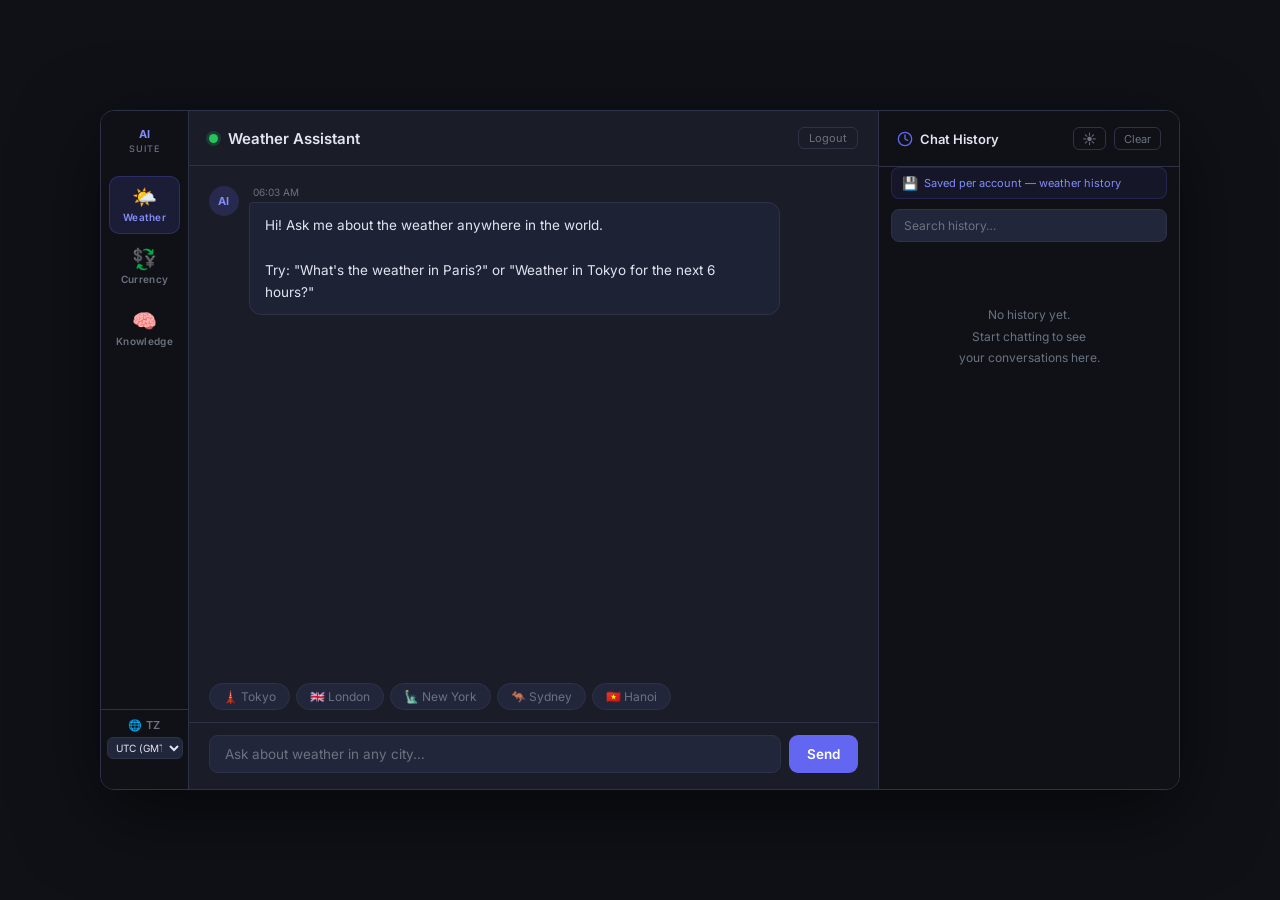
==== src/main/resources/static/index.html @ a79f708f "SpringBoot migration" ====
<!DOCTYPE html>
<html lang="en">

<head>
  <meta charset="UTF-8" />
  <meta name="viewport" content="width=device-width, initial-scale=1.0" />
  <title>Weather Assistant</title>
  <link rel="preconnect" href="https://fonts.googleapis.com" />
  <link href="https://fonts.googleapis.com/css2?family=Inter:wght@400;500;600;700&display=swap" rel="stylesheet" />
  <link rel="stylesheet" href="styles.css" />
</head>

<body>
  <div class="app">

    <!-- ── Left sidebar ─────────────────────────────────────────────────── -->
    <div class="sidebar">
      <div class="sidebar-logo">AI<br><span>Suite</span></div>
      <nav class="sidebar-nav">
        <a class="sidebar-tab active" href="/" title="Weather">
          <span class="tab-icon">🌤️</span>
          <span class="tab-label">Weather</span>
        </a>
        <a class="sidebar-tab" href="/currency" title="Currency">
          <span class="tab-icon">💱</span>
          <span class="tab-label">Currency</span>
        </a>
        <a class="sidebar-tab" href="/knowledge" title="Knowledge">
          <span class="tab-icon">🧠</span>
          <span class="tab-label">Knowledge</span>
        </a>
      </nav>
      <!-- Timezone selector pinned to bottom of sidebar -->
      <div class="sidebar-tz">
        <div class="tz-label">🌐 TZ</div>
        <select id="tz-select" class="tz-select" onchange="onTzChange(this.value)">
          <option value="">Loading…</option>
        </select>
      </div>
    </div>

    <!-- ── Chat panel ────────────────────────────────────────────────────── -->
    <div class="chat-panel">
      <div class="chat-header">
        <div class="status-dot"></div>
        <h1>Weather Assistant</h1>
        <small id="username-display" style="margin-left:auto;margin-right:8px"></small>
        <button onclick="doLogout()" class="logout-btn">Logout</button>
      </div>

      <div id="log"></div>

      <div class="chips">
        <span class="chip" onclick="quickSend('What is the weather in Tokyo?')">🗼 Tokyo</span>
        <span class="chip" onclick="quickSend('How is the weather in London right now?')">🇬🇧 London</span>
        <span class="chip" onclick="quickSend('Weather in New York for the next 9 hours')">🗽 New York</span>
        <span class="chip" onclick="quickSend('Weather in Sydney')">🦘 Sydney</span>
        <span class="chip" onclick="quickSend('What is the weather in Hanoi for the next 6 hours?')">🇻🇳 Hanoi</span>
      </div>

      <div class="input-row">
        <input id="input" type="text" placeholder="Ask about weather in any city…" autocomplete="off"
          onkeydown="if(event.key==='Enter') send()" />
        <button id="btn" onclick="send()">Send</button>
      </div>
    </div>

    <!-- ── History panel ─────────────────────────────────────────────────── -->
    <div class="history-panel">
      <div class="history-header">
        <h2>Chat History</h2>
        <div style="display:flex;gap:8px;">
          <button id="theme-btn" onclick="toggleTheme()" title="Toggle theme">☀️</button>
          <button id="clear-btn" onclick="clearHistory()">Clear</button>
        </div>
      </div>
      <div class="persist-badge">Saved per account — weather history</div>
      <div class="hist-search-wrap">
        <input type="text" id="hist-search" class="hist-search" placeholder="Search history…"
          oninput="renderHistory(this.value)" />
      </div>
      <div id="history-list"></div>
    </div>

  </div>

  <script>
    const PAGE = 'weather';
    const THEME_KEY = 'app_theme';
    const TZ_KEY = 'app_timezone';

    const log = document.getElementById('log');
    const input = document.getElementById('input');
    const btn = document.getElementById('btn');
    const historyList = document.getElementById('history-list');
    const themeBtn = document.getElementById('theme-btn');
    const tzSelect = document.getElementById('tz-select');

    // ── Timezone state (set during boot from server) ─────────────────────────────
    let currentTz = localStorage.getItem(TZ_KEY) || 'UTC';

    // ── Unified time formatters — ALL times on the page go through these ─────────
    function toTZ(utcStr) {
      // Handles both "2026-07-15 11:43:23" (SQLite) and "2026-07-15 14:00:00" (OWM)
      const date = new Date(utcStr.replace(' ', 'T') + 'Z');
      return date.toLocaleTimeString([], {
        hour: '2-digit', minute: '2-digit', timeZone: currentTz
      });
    }

    function toTZFull(utcStr) {
      const date = new Date(utcStr.replace(' ', 'T') + 'Z');
      return date.toLocaleString([], {
        month: 'short', day: 'numeric',
        hour: '2-digit', minute: '2-digit',
        timeZone: currentTz
      });
    }

    // For the current moment (chat bubble timestamps)
    function nowInTZ() {
      return new Date().toLocaleTimeString([], {
        hour: '2-digit', minute: '2-digit', timeZone: currentTz
      });
    }

    function escHtml(s) {
      return s.replace(/&/g, '&amp;').replace(/</g, '&lt;').replace(/>/g, '&gt;');
    }

    function getWeatherEmoji(desc) {
      const d = desc.toLowerCase();
      if (d.includes('thunderstorm')) return '⛈️';
      if (d.includes('drizzle') || d.includes('rain')) return '🌧️';
      if (d.includes('snow')) return '❄️';
      if (d.includes('clear')) return '☀️';
      if (d.includes('few') || d.includes('scattered')) return '🌤️';
      if (d.includes('clouds')) return '☁️';
      if (d.includes('mist') || d.includes('haze') || d.includes('fog')) return '🌫️';
      return '🌡️';
    }

    // ── Timezone dropdown ────────────────────────────────────────────────────────

    // Returns a string like "UTC+7:00" or "UTC-5:00" for a given IANA timezone
    function utcOffsetLabel(tz) {
      try {
        const parts = new Intl.DateTimeFormat('en', {
          timeZone: tz, timeZoneName: 'shortOffset'
        }).formatToParts(new Date());
        const offset = parts.find(p => p.type === 'timeZoneName')?.value || 'UTC';
        return offset; // e.g. "GMT+7", "GMT-5", "GMT"
      } catch { return 'UTC'; }
    }

    function buildOptions(list) {
      tzSelect.innerHTML = list.map(tz => {
        const offset = utcOffsetLabel(tz);
        const label = tz.replace(/_/g, ' ');
        return `<option value="${tz}" ${tz === currentTz ? 'selected' : ''}>${label} (${offset})</option>`;
      }).join('');
    }

    async function loadTimezones() {
      try {
        const res = await fetch('https://worldtimeapi.org/api/timezone');
        const list = await res.json();
        buildOptions(list);
      } catch {
        const fallback = [
          'UTC', 'America/New_York', 'America/Chicago', 'America/Denver', 'America/Los_Angeles',
          'America/Sao_Paulo', 'Europe/London', 'Europe/Paris', 'Europe/Berlin', 'Europe/Moscow',
          'Africa/Cairo', 'Asia/Dubai', 'Asia/Kolkata', 'Asia/Bangkok', 'Asia/Ho_Chi_Minh',
          'Asia/Shanghai', 'Asia/Tokyo', 'Asia/Seoul', 'Australia/Sydney', 'Pacific/Auckland'
        ];
        buildOptions(fallback);
      }
    }

    async function onTzChange(tz) {
      currentTz = tz;
      localStorage.setItem(TZ_KEY, tz);
      // Persist to server so it syncs across devices
      try {
        await fetch('/user/settings', {
          method: 'PATCH',
          headers: { 'Content-Type': 'application/json' },
          body: JSON.stringify({ timezone: tz })
        });
      } catch { }
      // Re-render history so all timestamps update immediately
      renderHistory(document.getElementById('hist-search').value);
    }

    // ── Chat rendering ───────────────────────────────────────────────────────────
    function addMsg(role, html, utcStr) {
      const outer = document.createElement('div');
      outer.className = 'msg ' + role;
      // If utcStr provided (replaying history), convert it; else use current moment
      const timeLabel = utcStr ? toTZFull(utcStr) : nowInTZ();
      outer.innerHTML = `
        <div class="avatar">${role === 'user' ? 'You' : 'AI'}</div>
        <div class="bubble-wrap">
          <span class="ts">${timeLabel}</span>
          <div class="bubble">${html}</div>
        </div>`;
      log.appendChild(outer);
      log.scrollTop = log.scrollHeight;
    }

    function typingBubble() {
      const outer = document.createElement('div');
      outer.className = 'msg bot';
      outer.id = 'typing-indicator';
      outer.innerHTML = `
        <div class="avatar">AI</div>
        <div class="bubble-wrap">
          <span class="ts">${nowInTZ()}</span>
          <div class="bubble"><div class="typing-dots"><span></span><span></span><span></span></div></div>
        </div>`;
      log.appendChild(outer);
      log.scrollTop = log.scrollHeight;
      return outer;
    }

    function buildBotHtml(replyText, wd) {
      let weatherHtml = '';
      if (wd) {
        if (wd.forecast) {
          const items = wd.forecast.map(f => `
            <div class="wc-forecast-item">
              <div class="wc-forecast-time">${toTZ(f.time)}</div>
              <div style="font-size:24px;margin:4px 0">${getWeatherEmoji(f.description)}</div>
              <div class="wc-forecast-temp">${Math.round(f.tempCelsius)}°</div>
              <div class="wc-forecast-desc" title="${f.description}">${f.description}</div>
            </div>`).join('');
          weatherHtml = `
            <div class="weather-card">
              <div class="wc-header"><div class="wc-city">${wd.city} Forecast</div></div>
              <div class="wc-forecast">${items}</div>
            </div>`;
        } else {
          weatherHtml = `
            <div class="weather-card">
              <div class="wc-header">
                <div class="wc-city">${wd.city}</div>
                <div class="wc-desc">${wd.description}</div>
              </div>
              <div class="wc-main" style="display:flex;justify-content:space-between;align-items:center;margin:8px 0">
                <div class="wc-temp">${Math.round(wd.tempCelsius)}°C</div>
                <div style="font-size:44px;line-height:1">${getWeatherEmoji(wd.description)}</div>
              </div>
              <div class="wc-details">
                <span>💧 ${wd.humidity}%</span>
                <span>💨 ${wd.windSpeed} m/s</span>
                <span>Feels like ${Math.round(wd.feelsLike)}°C</span>
              </div>
            </div>`;
        }
      }
      return weatherHtml + `<div>${escHtml(replyText)}</div>`;
    }

    // ── Server-side history ──────────────────────────────────────────────────────
    async function loadHistory() {
      try {
        const res = await fetch('/history?page=' + PAGE);
        if (!res.ok) return [];
        return await res.json();
      } catch { return []; }
    }

    async function addToHistory(question, answer, weatherData = null) {
      try {
        await fetch('/history', {
          method: 'POST',
          headers: { 'Content-Type': 'application/json' },
          body: JSON.stringify({ page: PAGE, question, answer, extra: weatherData })
        });
        renderHistory(document.getElementById('hist-search').value);
      } catch { }
    }

    async function deleteHistoryItem(id) {
      try {
        await fetch('/history?id=' + id, { method: 'DELETE' });
        renderHistory(document.getElementById('hist-search').value);
      } catch { }
    }

    async function clearHistory() {
      if (!confirm('Clear all weather chat history?')) return;
      try {
        await fetch('/history?page=' + PAGE, { method: 'DELETE' });
        document.getElementById('hist-search').value = '';
        renderHistory();
      } catch { }
    }

    async function renderHistory(query = '') {
      let entries = await loadHistory();
      if (query) {
        const q = query.toLowerCase();
        entries = entries.filter(e =>
          e.question.toLowerCase().includes(q) || e.answer.toLowerCase().includes(q));
      }
      historyList.innerHTML = '';
      if (!entries.length) {
        historyList.innerHTML = query
          ? '<p class="hist-empty">No matches found.</p>'
          : '<p class="hist-empty">No history yet.<br>Start chatting to see<br>your conversations here.</p>';
        return;
      }
      [...entries].reverse().forEach(entry => {
        const item = document.createElement('div');
        item.className = 'hist-item';
        // Convert UTC timestamp from SQLite to the chosen timezone
        const displayTime = toTZFull(entry.time);
        item.innerHTML = `
          <div class="hist-time">
            <span>${displayTime}</span>
            <button class="hist-del" title="Delete">✖</button>
          </div>
          <div class="hist-q">${escHtml(entry.question)}</div>
          <div class="hist-a">${escHtml(entry.answer)}</div>`;
        item.querySelector('.hist-del').onclick = e => {
          e.stopPropagation();
          deleteHistoryItem(entry.id);
        };
        item.onclick = () => {
          addMsg('user', escHtml(entry.question), entry.time);
          addMsg('bot', buildBotHtml(entry.answer, entry.extra), entry.time);
        };
        historyList.appendChild(item);
      });
    }

    async function doLogout() {
      await fetch('/auth/logout', { method: 'POST' });
      window.location.href = '/login';
    }

    // ── Send ─────────────────────────────────────────────────────────────────────
    async function send() {
      const text = input.value.trim();
      if (!text) return;
      input.value = '';
      addMsg('user', escHtml(text));
      const indicator = typingBubble();
      btn.disabled = true;

      let rawText = '', weatherData = null;
      const t0 = Date.now();
      try {
        const res = await fetch('/chat', {
          method: 'POST', headers: { 'Content-Type': 'application/json' },
          body: JSON.stringify({ message: text })
        });
        const data = await res.json();
        rawText = data.reply || data.error || 'No response.';
        weatherData = data.weatherData || null;
      } catch { rawText = 'Could not reach the server.'; }

      const elapsed = Date.now() - t0;
      if (elapsed < 600) await new Promise(r => setTimeout(r, 600 - elapsed));

      indicator.remove();
      addMsg('bot', buildBotHtml(rawText, weatherData));
      addToHistory(text, rawText, weatherData);
      btn.disabled = false;
      input.focus();
    }

    function quickSend(text) { input.value = text; send(); }

    // ── Theme ────────────────────────────────────────────────────────────────────
    function initTheme() {
      if (localStorage.getItem(THEME_KEY) === 'light') {
        document.body.classList.add('light-mode');
        themeBtn.textContent = '🌙';
      }
    }
    function toggleTheme() {
      const light = document.body.classList.toggle('light-mode');
      themeBtn.textContent = light ? '🌙' : '☀️';
      localStorage.setItem(THEME_KEY, light ? 'light' : 'dark');
    }

    // ── Boot ─────────────────────────────────────────────────────────────────────
    initTheme();
    (async () => {
      try {
        // 1. Verify session and get username
        const meRes = await fetch('/auth/me');
        const meData = await meRes.json();
        if (!meData.ok) { window.location.href = '/login'; return; }
        document.getElementById('username-display').textContent = '👤 ' + meData.username;

        // 2. Load saved timezone from server (overrides localStorage if different)
        const tzRes = await fetch('/user/settings');
        const tzData = await tzRes.json();
        if (tzData.ok && tzData.timezone) {
          currentTz = tzData.timezone;
          localStorage.setItem(TZ_KEY, currentTz);
        }
      } catch { }

      // 3. Populate timezone dropdown (uses currentTz to pre-select correct option)
      await loadTimezones();

      // 4. Load history and welcome message
      renderHistory();
      addMsg('bot', 'Hi! Ask me about the weather anywhere in the world.\n\nTry: "What\'s the weather in Paris?" or "Weather in Tokyo for the next 6 hours?"');
    })();
  </script>
</body>

</html>
---- src/main/resources/static/styles.css ----
*,
*::before,
*::after {
    box-sizing: border-box;
    margin: 0;
    padding: 0;
}

:root {
    --bg: #0f1117;
    --surface: #1a1d27;
    --surface2: #22263a;
    --border: #2e3248;
    --accent: #6366f1;
    --accent2: #818cf8;
    --text: #e2e4f0;
    --muted: #6b7280;
    --green: #22c55e;
    --user-bg: #4f46e5;
    --bot-bg: #1e2235;
    --radius: 14px;
    --btn-hover: #4f46e5;
    --user-border: rgba(99, 102, 241, .35);
    --avatar-bot-bg: rgba(99, 102, 241, .18);
    --avatar-bot-color: var(--accent2);
    --avatar-user-bg: rgba(79, 70, 229, .25);
    --avatar-user-color: #a5b4fc;
    --sidebar-w: 88px;
}

body.light-mode {
    --bg: #f8fafc;
    --surface: #ffffff;
    --surface2: #f1f5f9;
    --border: #e2e8f0;
    --accent: #4f46e5;
    --accent2: #6366f1;
    --text: #0f172a;
    --muted: #64748b;
    --green: #16a34a;
    --user-bg: #4f46e5;
    --bot-bg: #f8fafc;
    --btn-hover: #4338ca;
    --user-border: #4f46e5;
    --avatar-bot-bg: #e0e7ff;
    --avatar-bot-color: #4f46e5;
    --avatar-user-bg: #4f46e5;
    --avatar-user-color: #ffffff;
}

html,
body {
    height: 100%;
}

body {
    font-family: 'Inter', sans-serif;
    background: var(--bg);
    color: var(--text);
    display: flex;
    justify-content: center;
    align-items: center;
    min-height: 100vh;
    padding: 1rem;
}

/* ── App shell ──────────────────────────────────────────────────────────────── */
.app {
    display: grid;
    grid-template-columns: var(--sidebar-w) 1fr 300px;
    width: 100%;
    max-width: 1080px;
    height: 680px;
    border-radius: var(--radius);
    overflow: hidden;
    border: 1px solid var(--border);
    box-shadow: 0 24px 80px rgba(0, 0, 0, .55);
}

/* ── Sidebar ────────────────────────────────────────────────────────────────── */
.sidebar {
    display: flex;
    flex-direction: column;
    align-items: center;
    background: var(--bg);
    border-right: 1px solid var(--border);
    padding: 16px 0;
    gap: 8px;
}

.sidebar-logo {
    font-size: 11px;
    font-weight: 700;
    color: var(--accent2);
    text-align: center;
    letter-spacing: .5px;
    line-height: 1.3;
    margin-bottom: 12px;
    padding: 0 8px;
}

.sidebar-logo span {
    font-size: 9px;
    font-weight: 500;
    color: var(--muted);
    letter-spacing: 1px;
    text-transform: uppercase;
}

.sidebar-nav {
    display: flex;
    flex-direction: column;
    gap: 4px;
    width: 100%;
    padding: 0 8px;
}

.sidebar-tab {
    display: flex;
    flex-direction: column;
    align-items: center;
    gap: 4px;
    padding: 10px 4px;
    border-radius: 10px;
    text-decoration: none;
    color: var(--muted);
    transition: background .15s, color .15s;
    cursor: pointer;
    border: 1px solid transparent;
}

.sidebar-tab:hover {
    background: var(--surface2);
    color: var(--text);
}

.sidebar-tab.active {
    background: rgba(99, 102, 241, .15);
    color: var(--accent2);
    border-color: rgba(99, 102, 241, .25);
}

.tab-icon {
    font-size: 20px;
    line-height: 1;
}

.tab-label {
    font-size: 10px;
    font-weight: 600;
    letter-spacing: .3px;
}

/* ── Chat panel ─────────────────────────────────────────────────────────────── */
.chat-panel {
    display: flex;
    flex-direction: column;
    background: var(--surface);
    border-right: 1px solid var(--border);
    overflow: hidden;
    min-height: 0;
}

.chat-header {
    padding: 16px 20px;
    border-bottom: 1px solid var(--border);
    display: flex;
    align-items: center;
    gap: 10px;
    flex-shrink: 0;
}

.status-dot {
    width: 9px;
    height: 9px;
    border-radius: 50%;
    background: var(--green);
    box-shadow: 0 0 0 3px rgba(34, 197, 94, .18);
    animation: pulse 2s ease-in-out infinite;
    flex-shrink: 0;
}

@keyframes pulse {

    0%,
    100% {
        box-shadow: 0 0 0 3px rgba(34, 197, 94, .18);
    }

    50% {
        box-shadow: 0 0 0 6px rgba(34, 197, 94, .06);
    }
}

.chat-header h1 {
    font-size: 15px;
    font-weight: 600;
    color: var(--text);
}

.chat-header small {
    font-size: 11px;
    color: var(--muted);
    margin-left: auto;
    letter-spacing: .3px;
}

/* message log */
#log {
    flex: 1;
    overflow-y: auto;
    padding: 20px;
    display: flex;
    flex-direction: column;
    gap: 14px;
    scroll-behavior: smooth;
}

#log::-webkit-scrollbar {
    width: 5px;
}

#log::-webkit-scrollbar-track {
    background: transparent;
}

#log::-webkit-scrollbar-thumb {
    background: var(--border);
    border-radius: 99px;
}

.msg {
    display: flex;
    gap: 10px;
    align-items: flex-start;
    max-width: 88%;
    animation: fadeUp .25s ease both;
}

@keyframes fadeUp {
    from {
        opacity: 0;
        transform: translateY(8px);
    }

    to {
        opacity: 1;
        transform: translateY(0);
    }
}

.msg.user {
    align-self: flex-end;
    flex-direction: row-reverse;
}

.avatar {
    width: 30px;
    height: 30px;
    border-radius: 50%;
    flex-shrink: 0;
    display: flex;
    align-items: center;
    justify-content: center;
    font-size: 11px;
    font-weight: 700;
    letter-spacing: .3px;
}

.msg.bot .avatar {
    background: var(--avatar-bot-bg);
    color: var(--avatar-bot-color);
}

.msg.user .avatar {
    background: var(--avatar-user-bg);
    color: var(--avatar-user-color);
}

.bubble-wrap {
    display: flex;
    flex-direction: column;
    gap: 4px;
}

.msg.user .bubble-wrap {
    align-items: flex-end;
}

.ts {
    font-size: 10px;
    color: var(--muted);
    padding: 0 4px;
}

.bubble {
    padding: 11px 15px;
    border-radius: 4px 12px 12px 12px;
    font-size: 13.5px;
    line-height: 1.65;
    white-space: pre-wrap;
}

.msg.bot .bubble {
    background: var(--bot-bg);
    color: var(--text);
    border: 1px solid var(--border);
}

.msg.user .bubble {
    background: var(--user-bg);
    color: #fff;
    border-radius: 12px 4px 12px 12px;
    border: 1px solid var(--user-border);
}

.typing-dots span {
    display: inline-block;
    width: 6px;
    height: 6px;
    border-radius: 50%;
    background: var(--muted);
    margin: 0 2px;
    animation: bounce .9s ease-in-out infinite;
}

.typing-dots span:nth-child(2) {
    animation-delay: .15s;
}

.typing-dots span:nth-child(3) {
    animation-delay: .30s;
}

@keyframes bounce {

    0%,
    80%,
    100% {
        transform: translateY(0);
    }

    40% {
        transform: translateY(-6px);
    }
}

/* chips */
.chips {
    display: flex;
    flex-wrap: wrap;
    gap: 6px;
    padding: 0 20px 12px;
    flex-shrink: 0;
}

.chip {
    font-size: 12px;
    padding: 5px 13px;
    border-radius: 20px;
    border: 1px solid var(--border);
    background: var(--surface2);
    color: var(--muted);
    cursor: pointer;
    transition: all .15s;
}

.chip:hover {
    border-color: var(--accent);
    color: var(--accent2);
}

/* input row */
.input-row {
    display: flex;
    gap: 8px;
    padding: 12px 20px 16px;
    border-top: 1px solid var(--border);
    flex-shrink: 0;
}

.input-row input {
    flex: 1;
    padding: 10px 15px;
    font-size: 13.5px;
    font-family: inherit;
    border: 1px solid var(--border);
    border-radius: 9px;
    background: var(--surface2);
    color: var(--text);
    outline: none;
    transition: border-color .15s;
}

.input-row input::placeholder {
    color: var(--muted);
}

.input-row input:focus {
    border-color: var(--accent);
}

.input-row button {
    padding: 10px 18px;
    background: var(--accent);
    color: #fff;
    border: none;
    border-radius: 9px;
    font-size: 13.5px;
    font-weight: 600;
    font-family: inherit;
    cursor: pointer;
    transition: background .15s, transform .1s;
}

.input-row button:hover:not(:disabled) {
    background: var(--btn-hover);
    transform: translateY(-1px);
}

.input-row button:disabled {
    opacity: .45;
    cursor: default;
}

/* ── History panel ──────────────────────────────────────────────────────────── */
.history-panel {
    display: flex;
    flex-direction: column;
    background: var(--bg);
}

.history-header {
    padding: 16px 18px;
    border-bottom: 1px solid var(--border);
    display: flex;
    align-items: center;
    justify-content: space-between;
    flex-shrink: 0;
}

.history-header h2 {
    font-size: 13px;
    font-weight: 600;
    color: var(--text);
    display: flex;
    align-items: center;
    gap: 7px;
}

.history-header h2::before {
    content: '';
    display: inline-block;
    width: 16px;
    height: 16px;
    background: url("data:image/svg+xml,%3Csvg xmlns='http://www.w3.org/2000/svg' viewBox='0 0 24 24' fill='none' stroke='%236366f1' stroke-width='2' stroke-linecap='round' stroke-linejoin='round'%3E%3Ccircle cx='12' cy='12' r='10'/%3E%3Cpolyline points='12 6 12 12 16 14'/%3E%3C/svg%3E") center/contain no-repeat;
}

#clear-btn,
#theme-btn {
    font-size: 11px;
    color: var(--muted);
    background: none;
    border: 1px solid var(--border);
    border-radius: 6px;
    padding: 3px 9px;
    cursor: pointer;
    font-family: inherit;
    transition: all .15s;
    display: flex;
    align-items: center;
    justify-content: center;
}

#theme-btn {
    font-size: 14px;
    padding: 2px 8px;
}

#clear-btn:hover {
    color: #f87171;
    border-color: #f87171;
}

#theme-btn:hover {
    border-color: var(--accent);
    color: var(--text);
}

#history-list {
    flex: 1;
    overflow-y: auto;
    padding: 12px;
    display: flex;
    flex-direction: column;
    gap: 8px;
}

#history-list::-webkit-scrollbar {
    width: 4px;
}

#history-list::-webkit-scrollbar-track {
    background: transparent;
}

#history-list::-webkit-scrollbar-thumb {
    background: var(--border);
    border-radius: 99px;
}

.hist-item {
    background: var(--surface);
    border: 1px solid var(--border);
    border-radius: 10px;
    padding: 10px 12px;
    cursor: pointer;
    transition: border-color .15s, transform .1s;
}

.hist-item:hover {
    border-color: var(--accent);
    transform: translateX(2px);
}

.hist-time {
    font-size: 10px;
    color: var(--muted);
    margin-bottom: 4px;
    display: flex;
    align-items: center;
    gap: 5px;
}

.hist-del {
    margin-left: auto;
    background: none;
    border: none;
    color: var(--muted);
    font-size: 11px;
    cursor: pointer;
    opacity: 0;
    transition: opacity .15s, color .15s;
}

.hist-item:hover .hist-del {
    opacity: .6;
}

.hist-del:hover {
    color: #f87171 !important;
    opacity: 1 !important;
}

.hist-time::before {
    content: '';
    width: 6px;
    height: 6px;
    border-radius: 50%;
    background: var(--accent);
    flex-shrink: 0;
}

.hist-q {
    font-size: 12px;
    font-weight: 500;
    color: var(--text);
    margin-bottom: 3px;
    overflow: hidden;
    white-space: nowrap;
    text-overflow: ellipsis;
}

.hist-a {
    font-size: 11px;
    color: var(--muted);
    overflow: hidden;
    display: -webkit-box;
    -webkit-line-clamp: 2;
    -webkit-box-orient: vertical;
}

.hist-empty {
    text-align: center;
    color: var(--muted);
    font-size: 12px;
    margin-top: 40px;
    line-height: 1.8;
}

.persist-badge {
    margin: 0 12px 10px;
    background: rgba(99, 102, 241, .08);
    border: 1px solid rgba(99, 102, 241, .2);
    border-radius: 8px;
    padding: 7px 10px;
    font-size: 11px;
    color: var(--accent2);
    display: flex;
    align-items: center;
    gap: 6px;
    flex-shrink: 0;
}

.persist-badge::before {
    content: '💾';
    font-size: 13px;
}

.hist-search-wrap {
    padding: 0 12px 10px;
    flex-shrink: 0;
}

.hist-search {
    width: 100%;
    padding: 8px 12px;
    font-size: 12px;
    font-family: inherit;
    border: 1px solid var(--border);
    border-radius: 8px;
    background: var(--surface2);
    color: var(--text);
    outline: none;
    transition: border-color .15s;
}

.hist-search::placeholder {
    color: var(--muted);
}

.hist-search:focus {
    border-color: var(--accent);
}

/* ── Weather card ───────────────────────────────────────────────────────────── */
.weather-card {
    background: linear-gradient(135deg, var(--accent), var(--accent2));
    color: #fff;
    border-radius: 12px;
    padding: 16px;
    margin-bottom: 12px;
    box-shadow: 0 4px 15px rgba(0, 0, 0, .15);
    line-height: 1.2;
    width: 100%;
    min-width: 260px;
    max-width: 340px;
    display: flex;
    flex-direction: column;
    gap: 12px;
}

.wc-header {
    display: flex;
    justify-content: space-between;
    align-items: center;
}

.wc-city {
    font-weight: 700;
    font-size: 16px;
    letter-spacing: -.2px;
}

.wc-desc {
    font-size: 12px;
    text-transform: capitalize;
    opacity: .9;
}

.wc-temp {
    font-size: 36px;
    font-weight: 700;
    letter-spacing: -1px;
}

.wc-details {
    display: flex;
    flex-wrap: wrap;
    gap: 12px;
    font-size: 12px;
    opacity: .95;
    border-top: 1px solid rgba(255, 255, 255, .2);
    padding-top: 10px;
}

.wc-forecast {
    display: flex;
    gap: 8px;
    overflow-x: auto;
    padding-bottom: 6px;
}

.wc-forecast-item {
    background: rgba(255, 255, 255, .15);
    padding: 10px 6px;
    border-radius: 8px;
    min-width: 85px;
    height: 125px;
    flex-shrink: 0;
    display: flex;
    flex-direction: column;
    justify-content: space-between;
    align-items: center;
}

.wc-forecast-time {
    font-size: 10px;
    opacity: .9;
}

.wc-forecast-temp {
    font-weight: 600;
    font-size: 14px;
}

.wc-forecast-desc {
    font-size: 10px;
    opacity: .8;
    white-space: nowrap;
    overflow: hidden;
    text-overflow: ellipsis;
    max-width: 75px;
    text-align: center;
    width: 100%;
}

.wc-forecast::-webkit-scrollbar {
    height: 4px;
}

.wc-forecast::-webkit-scrollbar-track {
    background: rgba(0, 0, 0, .1);
    border-radius: 4px;
}

.wc-forecast::-webkit-scrollbar-thumb {
    background: rgba(255, 255, 255, .4);
    border-radius: 4px;
}

/* ── Sidebar timezone selector ──────────────────────────────────────────────── */
.sidebar-tz {
    margin-top: auto;
    padding: 8px 6px 14px;
    display: flex;
    flex-direction: column;
    align-items: center;
    gap: 5px;
    width: 100%;
    border-top: 1px solid var(--border);
}

.tz-label {
    font-size: 11px;
    font-weight: 600;
    color: var(--muted);
    letter-spacing: .3px;
    text-transform: uppercase;
}

/* Hidden native select — triggered programmatically when display is clicked */
.tz-select {
    width: 76px;
    font-size: 10px;
    font-family: inherit;
    background: var(--surface2);
    color: var(--text);
    border: 1px solid var(--border);
    border-radius: 6px;
    padding: 3px 4px;
    cursor: pointer;
    outline: none;
    transition: border-color .15s;
    -webkit-appearance: auto;
    appearance: auto;
}

.tz-select:hover,
.tz-select:focus {
    border-color: var(--accent);
}

/* ── Logout button ──────────────────────────────────────────────────────────── */
.logout-btn {
    font-size: 11px;
    padding: 3px 10px;
    border: 1px solid var(--border);
    border-radius: 6px;
    background: none;
    color: var(--muted);
    cursor: pointer;
    font-family: inherit;
    transition: color .15s, border-color .15s;
}

.logout-btn:hover {
    color: #f87171;
    border-color: #f87171;
}
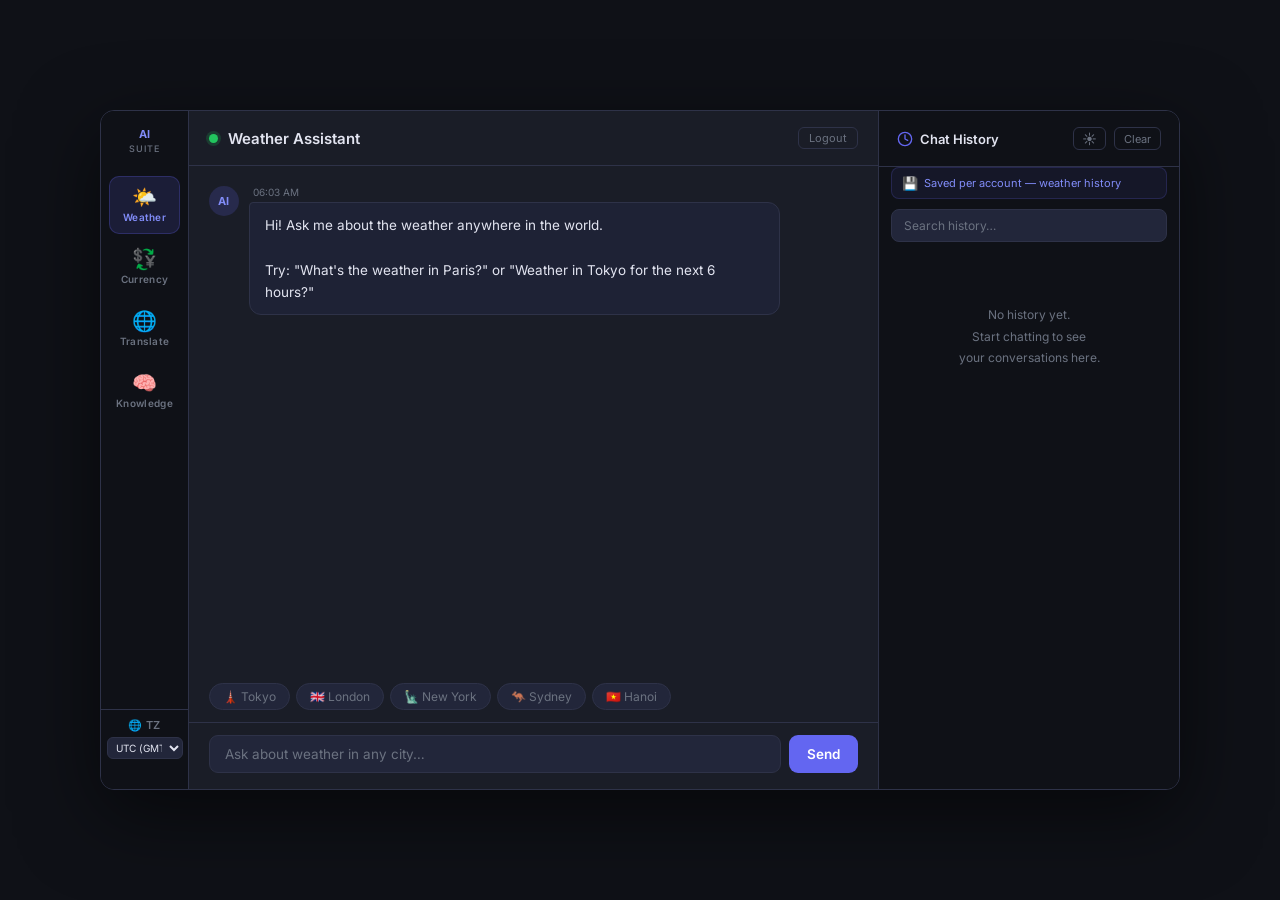
==== commit 2e9d11b7: "added translation agent" ====
--- a/src/main/resources/static/index.html
+++ b/src/main/resources/static/index.html
@@ -24,6 +24,10 @@
         <a class="sidebar-tab" href="/currency" title="Currency">
           <span class="tab-icon">💱</span>
           <span class="tab-label">Currency</span>
+        </a>
+        <a class="sidebar-tab" href="/translation" title="Translation">
+          <span class="tab-icon">🌐</span>
+          <span class="tab-label">Translate</span>
         </a>
         <a class="sidebar-tab" href="/knowledge" title="Knowledge">
           <span class="tab-icon">🧠</span>
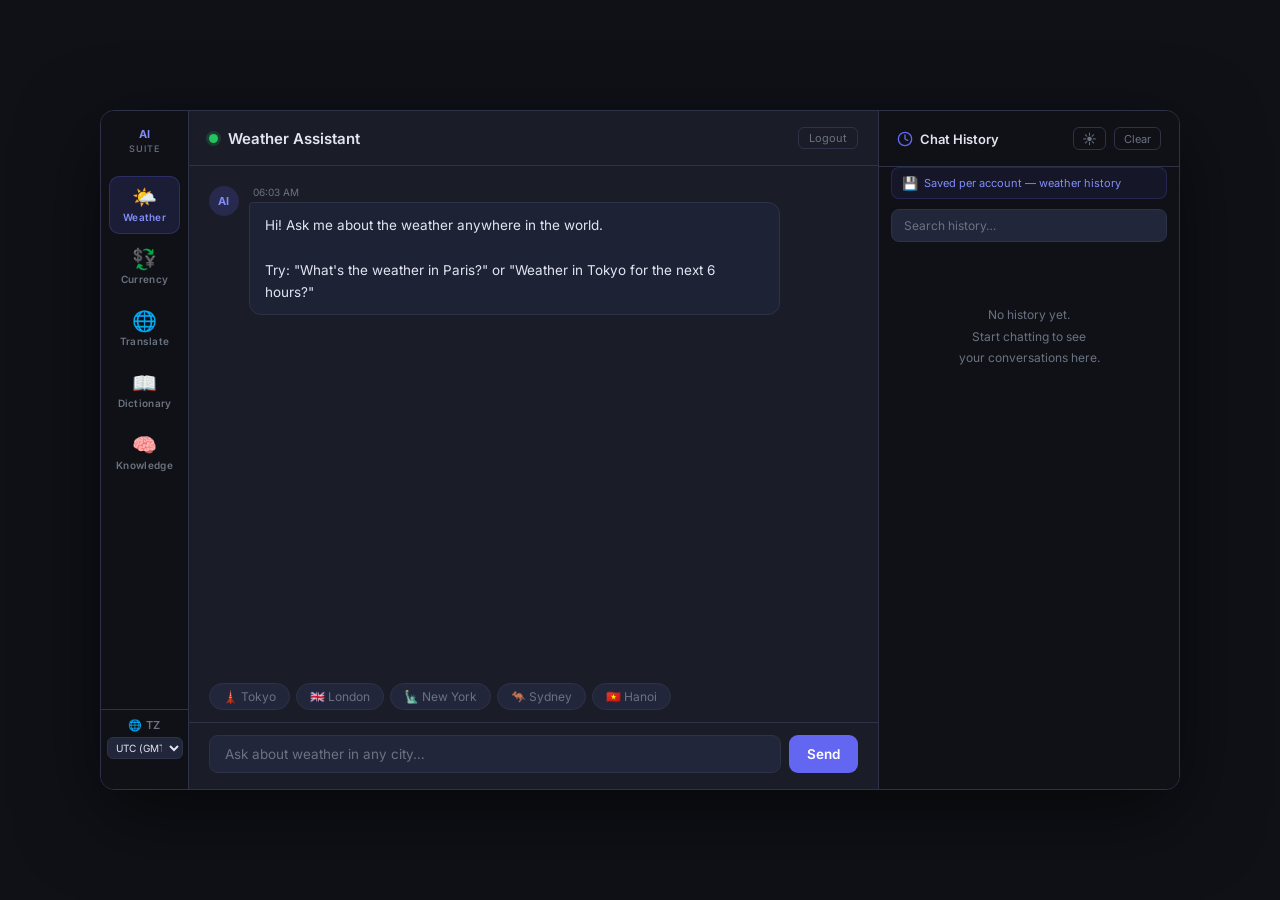
==== commit 3fcb0595: "added dictionary + migrated agent model" ====
--- a/src/main/resources/static/index.html
+++ b/src/main/resources/static/index.html
@@ -29,6 +29,10 @@
           <span class="tab-icon">🌐</span>
           <span class="tab-label">Translate</span>
         </a>
+        <a class="sidebar-tab" href="/dictionary" title="Dictionary">
+          <span class="tab-icon">📖</span>
+          <span class="tab-label">Dictionary</span>
+        </a>
         <a class="sidebar-tab" href="/knowledge" title="Knowledge">
           <span class="tab-icon">🧠</span>
           <span class="tab-label">Knowledge</span>
@@ -49,6 +53,7 @@
         <div class="status-dot"></div>
         <h1>Weather Assistant</h1>
         <small id="username-display" style="margin-left:auto;margin-right:8px"></small>
+        <small id="token-display" style="margin-right:8px;color:var(--muted);font-size:11px"></small>
         <button onclick="doLogout()" class="logout-btn">Logout</button>
       </div>
 
@@ -102,6 +107,7 @@
 
     // ── Timezone state (set during boot from server) ─────────────────────────────
     let currentTz = localStorage.getItem(TZ_KEY) || 'UTC';
+    let sessionTotalTokens = 0;
 
     // ── Unified time formatters — ALL times on the page go through these ─────────
     function toTZ(utcStr) {
@@ -130,6 +136,25 @@
 
     function escHtml(s) {
       return s.replace(/&/g, '&amp;').replace(/</g, '&lt;').replace(/>/g, '&gt;');
+    }
+
+    function updateTokenDisplay(usage) {
+      if (!usage) return;
+      const todayTotal = usage.todayTotal ?? 0;
+      const dailyLimit = usage.dailyLimit ?? 500000;
+      const display = document.getElementById('token-display');
+      display.textContent =
+        `↗ ${fmtTokens(usage.totalTokens)} this msg  |  ${fmtTokens(todayTotal)} / ${fmtTokens(dailyLimit)} today`;
+    }
+
+    function updateTokenDisplayFromTotal(todayTotal, dailyLimit) {
+      const display = document.getElementById('token-display');
+      if (display) display.textContent =
+        `${fmtTokens(todayTotal)} / ${fmtTokens(dailyLimit)} tokens used today`;
+    }
+
+    function fmtTokens(n) {
+      return Number(n).toLocaleString();
     }
 
     function getWeatherEmoji(desc) {
@@ -262,7 +287,8 @@
             </div>`;
         }
       }
-      return weatherHtml + `<div>${escHtml(replyText)}</div>`;
+      return weatherHtml + `<div>${escHtml(replyText)}</div>`
+        + (arguments[2] ? `<div class="token-badge">↗ ${fmtTokens(arguments[2])} tokens</div>` : '');
     }
 
     // ── Server-side history ──────────────────────────────────────────────────────
@@ -353,7 +379,7 @@
       const indicator = typingBubble();
       btn.disabled = true;
 
-      let rawText = '', weatherData = null;
+      let rawText = '', weatherData = null, tokenUsage = null;
       const t0 = Date.now();
       try {
         const res = await fetch('/chat', {
@@ -363,13 +389,15 @@
         const data = await res.json();
         rawText = data.reply || data.error || 'No response.';
         weatherData = data.weatherData || null;
+        tokenUsage = data.tokenUsage || null;
       } catch { rawText = 'Could not reach the server.'; }
 
       const elapsed = Date.now() - t0;
       if (elapsed < 600) await new Promise(r => setTimeout(r, 600 - elapsed));
 
       indicator.remove();
-      addMsg('bot', buildBotHtml(rawText, weatherData));
+      addMsg('bot', buildBotHtml(rawText, weatherData, tokenUsage?.totalTokens));
+      updateTokenDisplay(tokenUsage);
       addToHistory(text, rawText, weatherData);
       btn.disabled = false;
       input.focus();
@@ -407,9 +435,14 @@
           currentTz = tzData.timezone;
           localStorage.setItem(TZ_KEY, currentTz);
         }
+
+        // 3. Load today's token usage
+        const tkRes = await fetch('/tokens');
+        const tkData = await tkRes.json();
+        updateTokenDisplayFromTotal(tkData.todayTotal, tkData.dailyLimit);
       } catch { }
 
-      // 3. Populate timezone dropdown (uses currentTz to pre-select correct option)
+      // 4. Populate timezone dropdown (uses currentTz to pre-select correct option)
       await loadTimezones();
 
       // 4. Load history and welcome message
--- a/src/main/resources/static/styles.css
+++ b/src/main/resources/static/styles.css
@@ -797,4 +797,13 @@
 .logout-btn:hover {
     color: #f87171;
     border-color: #f87171;
+}
+
+/* ── Token badge on bot messages ────────────────────────────────────────────── */
+.token-badge {
+    font-size: 10px;
+    color: var(--muted);
+    margin-top: 4px;
+    padding: 0 2px;
+    opacity: 0.7;
 }
